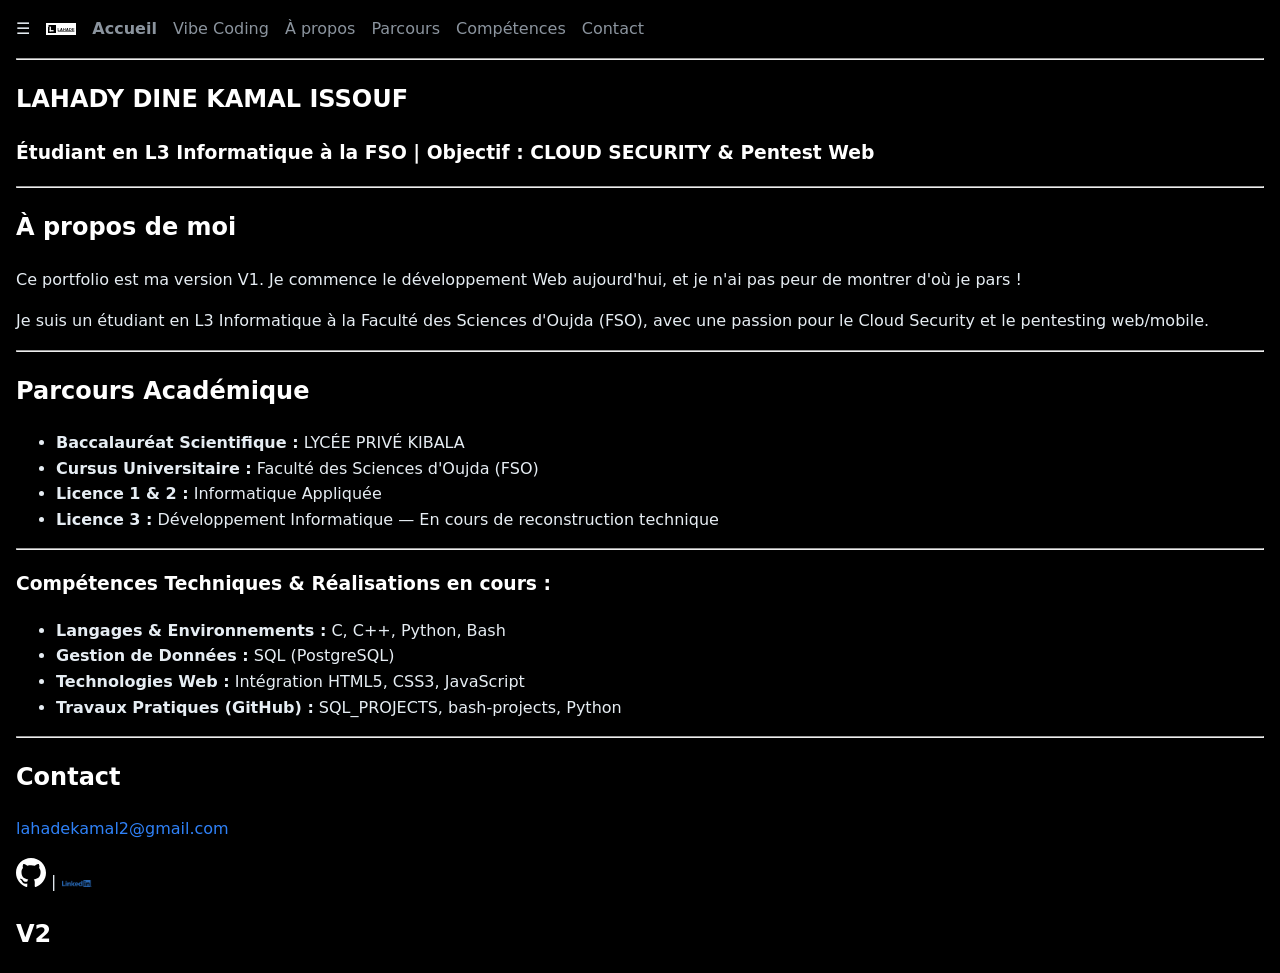
==== index.html @ 28b6fbcd "Initial commit - Portfolio v2" ====
<!DOCTYPE html>
<html lang="fr">
<head>
    <meta charset="UTF-8">
    <title>LAHADY DINE KAMAL ISSOUF 
        - Portfolio V2</title>
    <link rel ="stylesheet" href = "styles.css">
    <meta name ="viewport" content = "width=device-width, initial-sacale=1.0">
</head>
<body>

    <header>
        <p>&#9776;
            <img src="lahade.svg" alt="Mon logo" width="30">
            <a href="index.html"><strong>Accueil</strong></a>  
            <a href="vibe.html">Vibe Coding</a>  
            <a href="#apropos">À propos</a>  
            <a href="#parcours">Parcours</a> 
            <a href="#competences">Compétences</a> 
            <a href="#contact">Contact</a>
        </p>
    </header>

    <hr>

    <section>
        <h1>LAHADY DINE KAMAL ISSOUF</h1>
        <h3>Étudiant en L3 Informatique à la FSO | Objectif : CLOUD SECURITY & Pentest Web</h3>

    </section>

    <hr>

    <section id="apropos">
        <h2>À propos de moi</h2>
        <p>
            Ce portfolio est ma version V1. Je commence le développement Web aujourd'hui, et je n'ai pas peur de montrer d'où je pars !
        </p>

        <p>
            Je suis un étudiant en L3 Informatique à la Faculté des Sciences d'Oujda 
            (FSO), avec une passion pour le Cloud Security et le pentesting web/mobile.
        
        </p>
    </section>

    <hr>

    <section id="parcours">
        <h2>Parcours Académique</h2>
        <ul>
            <li><strong>Baccalauréat Scientifique :</strong> LYCÉE PRIVÉ KIBALA</li>
            <li><strong>Cursus Universitaire :</strong> Faculté des Sciences d'Oujda (FSO)</li>
            <li><strong>Licence 1 & 2 :</strong> Informatique Appliquée</li>
            <li><strong>Licence 3 :</strong> Développement Informatique — En cours de reconstruction technique</li>
        </ul>
    </section>

    <hr>

    <section id="competences">
        <h3>Compétences Techniques & Réalisations en cours :</h3>
        <ul>
            <li><strong>Langages & Environnements :</strong> C, C++, Python, Bash</li>
            <li><strong>Gestion de Données :</strong> SQL (PostgreSQL)</li>
            <li><strong>Technologies Web :</strong> Intégration HTML5, CSS3, JavaScript</li>
            <li><strong>Travaux Pratiques (GitHub) :</strong> SQL_PROJECTS, bash-projects, Python</li>
        </ul>
    </section>

    <hr>

    <section id="contact">
        <h2>Contact</h2>
        <p><a href="mailto:lahadekamal2@gmail.com">lahadekamal2@gmail.com</a></p>
    </section>

    <footer>
        <p>
            <a href="https://github.com/lahadekamal2-sys" target="_blank">
                <img src="github.svg" alt="Profil GitHub" width="30">
            </a> | 
            <a href="https://www.linkedin.com/in/lahady-dine-kamal-issouf-626696315" target="_blank">
                <img src="link.png" alt="LinkedIn" width="30">
            </a>
        </p>
        <h2>V2</h2>
    </footer>

</body>
</html>
---- styles.css ----
body {
    background-color: #000000;
    color: #e6edf3;
    font-family: system-ui, sans-serif;
    line-height: 1.6;
    margin: 0;
    padding: 0 16px;
    box-sizing: border-box;
}

h1, h2, h3 {
    color: #ffffff;
}

a {
    color: #2f81f7;
    text-decoration: none;
}

a:hover {
    text-decoration: underline;
}

header p {
    display: flex;
    align-items: center;
    gap: 16px;
    flex-wrap: wrap; 
}

header p a {
    color: #8b949e;
    text-decoration: none;
}

header p a:hover {
    color: #ffffff;
}
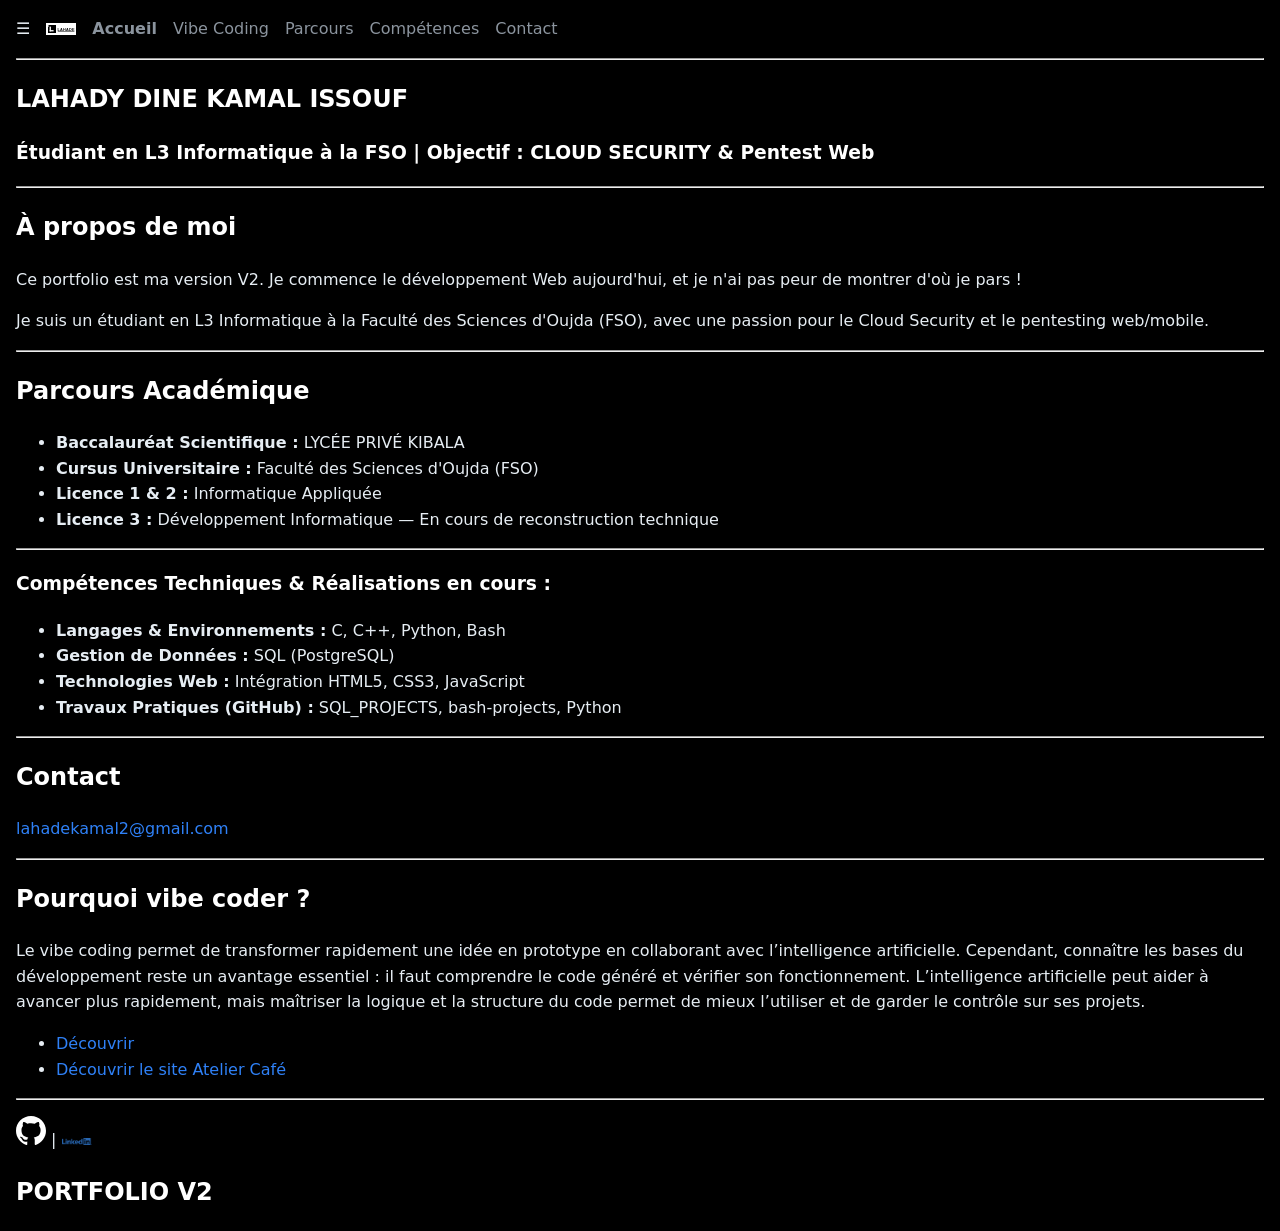
==== commit 9a2c60dc: "Initial commit - Portfolio V2" ====
--- a/index.html
+++ b/index.html
@@ -2,19 +2,18 @@
 <html lang="fr">
 <head>
     <meta charset="UTF-8">
-    <title>LAHADY DINE KAMAL ISSOUF 
-        - Portfolio V2</title>
-    <link rel ="stylesheet" href = "styles.css">
-    <meta name ="viewport" content = "width=device-width, initial-sacale=1.0">
+    <title>LAHADY DINE KAMAL ISSOUF - Portfolio V2</title>
+    <link rel="stylesheet" href="styles.css">
+    <meta name="viewport" content="width=device-width, initial-scale=1.0">
 </head>
 <body>
 
     <header>
-        <p>&#9776;
+        <p>
+            &#9776;
             <img src="lahade.svg" alt="Mon logo" width="30">
             <a href="index.html"><strong>Accueil</strong></a>  
-            <a href="vibe.html">Vibe Coding</a>  
-            <a href="#apropos">À propos</a>  
+            <a href="#pourquoi">Vibe Coding</a>   
             <a href="#parcours">Parcours</a> 
             <a href="#competences">Compétences</a> 
             <a href="#contact">Contact</a>
@@ -26,7 +25,6 @@
     <section>
         <h1>LAHADY DINE KAMAL ISSOUF</h1>
         <h3>Étudiant en L3 Informatique à la FSO | Objectif : CLOUD SECURITY & Pentest Web</h3>
-
     </section>
 
     <hr>
@@ -34,13 +32,12 @@
     <section id="apropos">
         <h2>À propos de moi</h2>
         <p>
-            Ce portfolio est ma version V1. Je commence le développement Web aujourd'hui, et je n'ai pas peur de montrer d'où je pars !
+            Ce portfolio est ma version V2. Je commence le développement Web aujourd'hui, et je n'ai pas peur de montrer d'où je pars !
         </p>
 
         <p>
             Je suis un étudiant en L3 Informatique à la Faculté des Sciences d'Oujda 
             (FSO), avec une passion pour le Cloud Security et le pentesting web/mobile.
-        
         </p>
     </section>
 
@@ -74,6 +71,31 @@
         <h2>Contact</h2>
         <p><a href="mailto:lahadekamal2@gmail.com">lahadekamal2@gmail.com</a></p>
     </section>
+    
+    <hr> 
+
+    <section id="pourquoi">
+         <h2>Pourquoi vibe coder ?</h2>
+         <p>
+            Le vibe coding  permet de transformer rapidement une idée en prototype en collaborant avec l’intelligence artificielle.
+            Cependant, connaître les bases du développement reste un avantage essentiel : il faut comprendre le code généré
+            et vérifier son fonctionnement. L’intelligence artificielle peut aider à avancer plus rapidement, mais maîtriser
+            la logique et la structure du code permet de mieux l’utiliser et de garder le contrôle sur ses projets.
+         </p>
+    
+          <ul>
+            <li>
+                <a href="vibe.html">Découvrir </a>
+            </li>
+            <li>
+                <a href="atelier_cafe_html_css/index.html">Découvrir le site Atelier Café</a>
+            </li>
+        </ul>
+
+    </section>
+
+    <hr>
+
 
     <footer>
         <p>
@@ -84,7 +106,7 @@
                 <img src="link.png" alt="LinkedIn" width="30">
             </a>
         </p>
-        <h2>V2</h2>
+        <h2>PORTFOLIO V2</h2>
     </footer>
 
 </body>
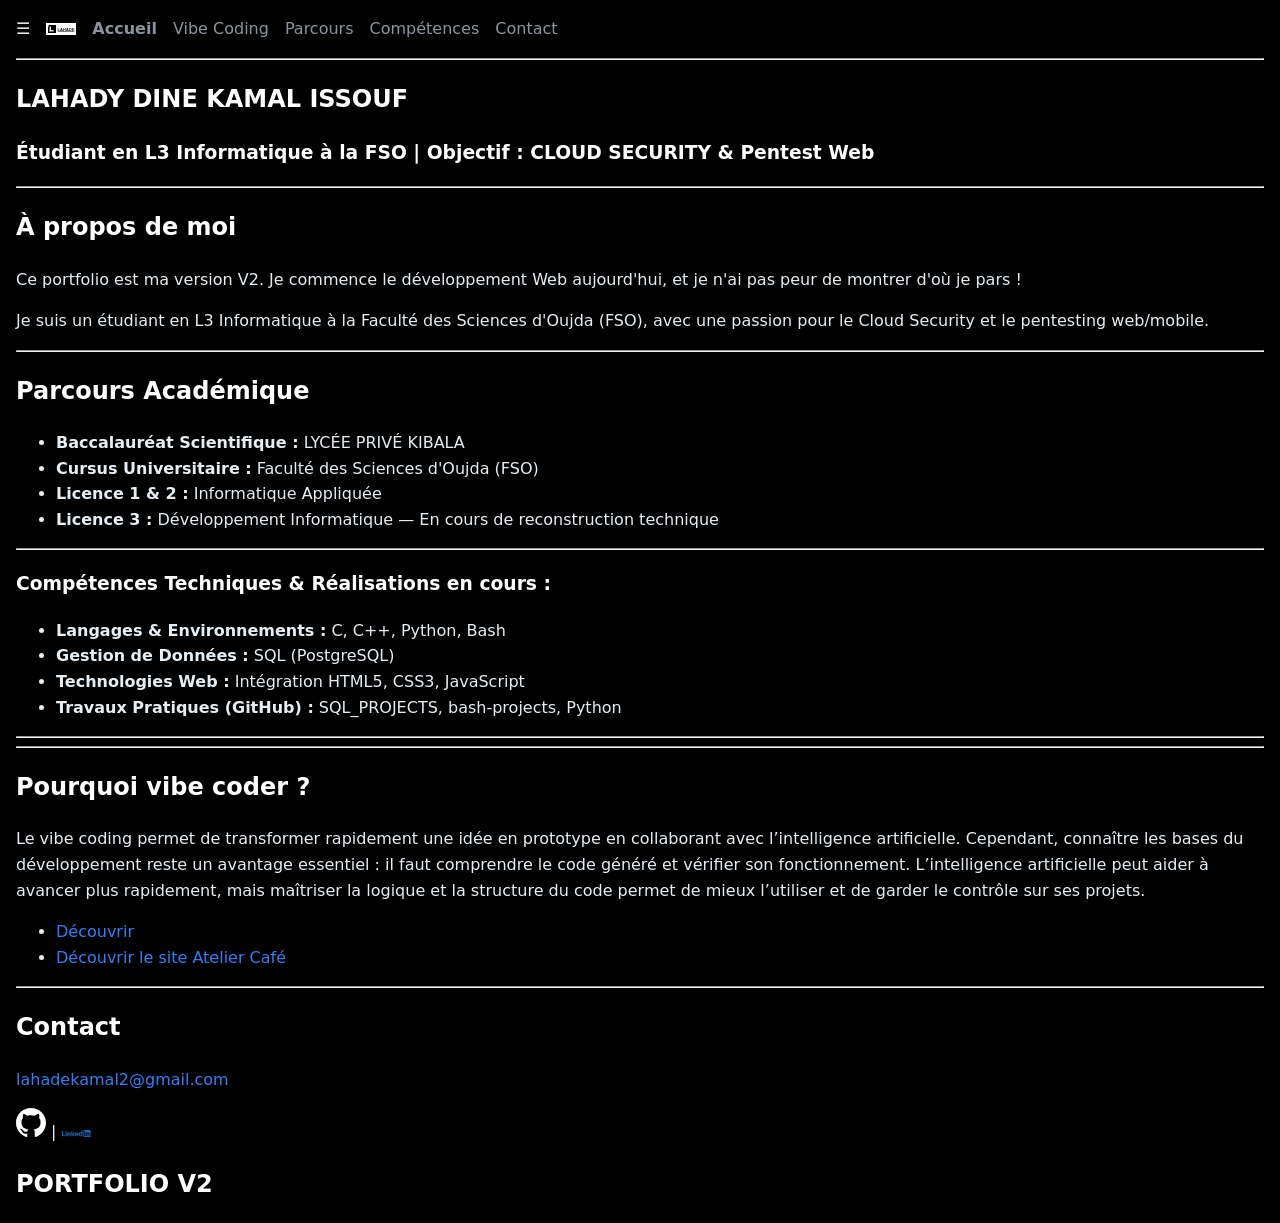
==== commit 2cebb1c4: "Corrige le texte de présentation" ====
--- a/index.html
+++ b/index.html
@@ -67,10 +67,6 @@
 
     <hr>
 
-    <section id="contact">
-        <h2>Contact</h2>
-        <p><a href="mailto:lahadekamal2@gmail.com">lahadekamal2@gmail.com</a></p>
-    </section>
     
     <hr> 
 
@@ -96,6 +92,11 @@
 
     <hr>
 
+    
+    <section id="contact">
+        <h2>Contact</h2>
+        <p><a href="mailto:lahadekamal2@gmail.com">lahadekamal2@gmail.com</a></p>
+    </section>
 
     <footer>
         <p>
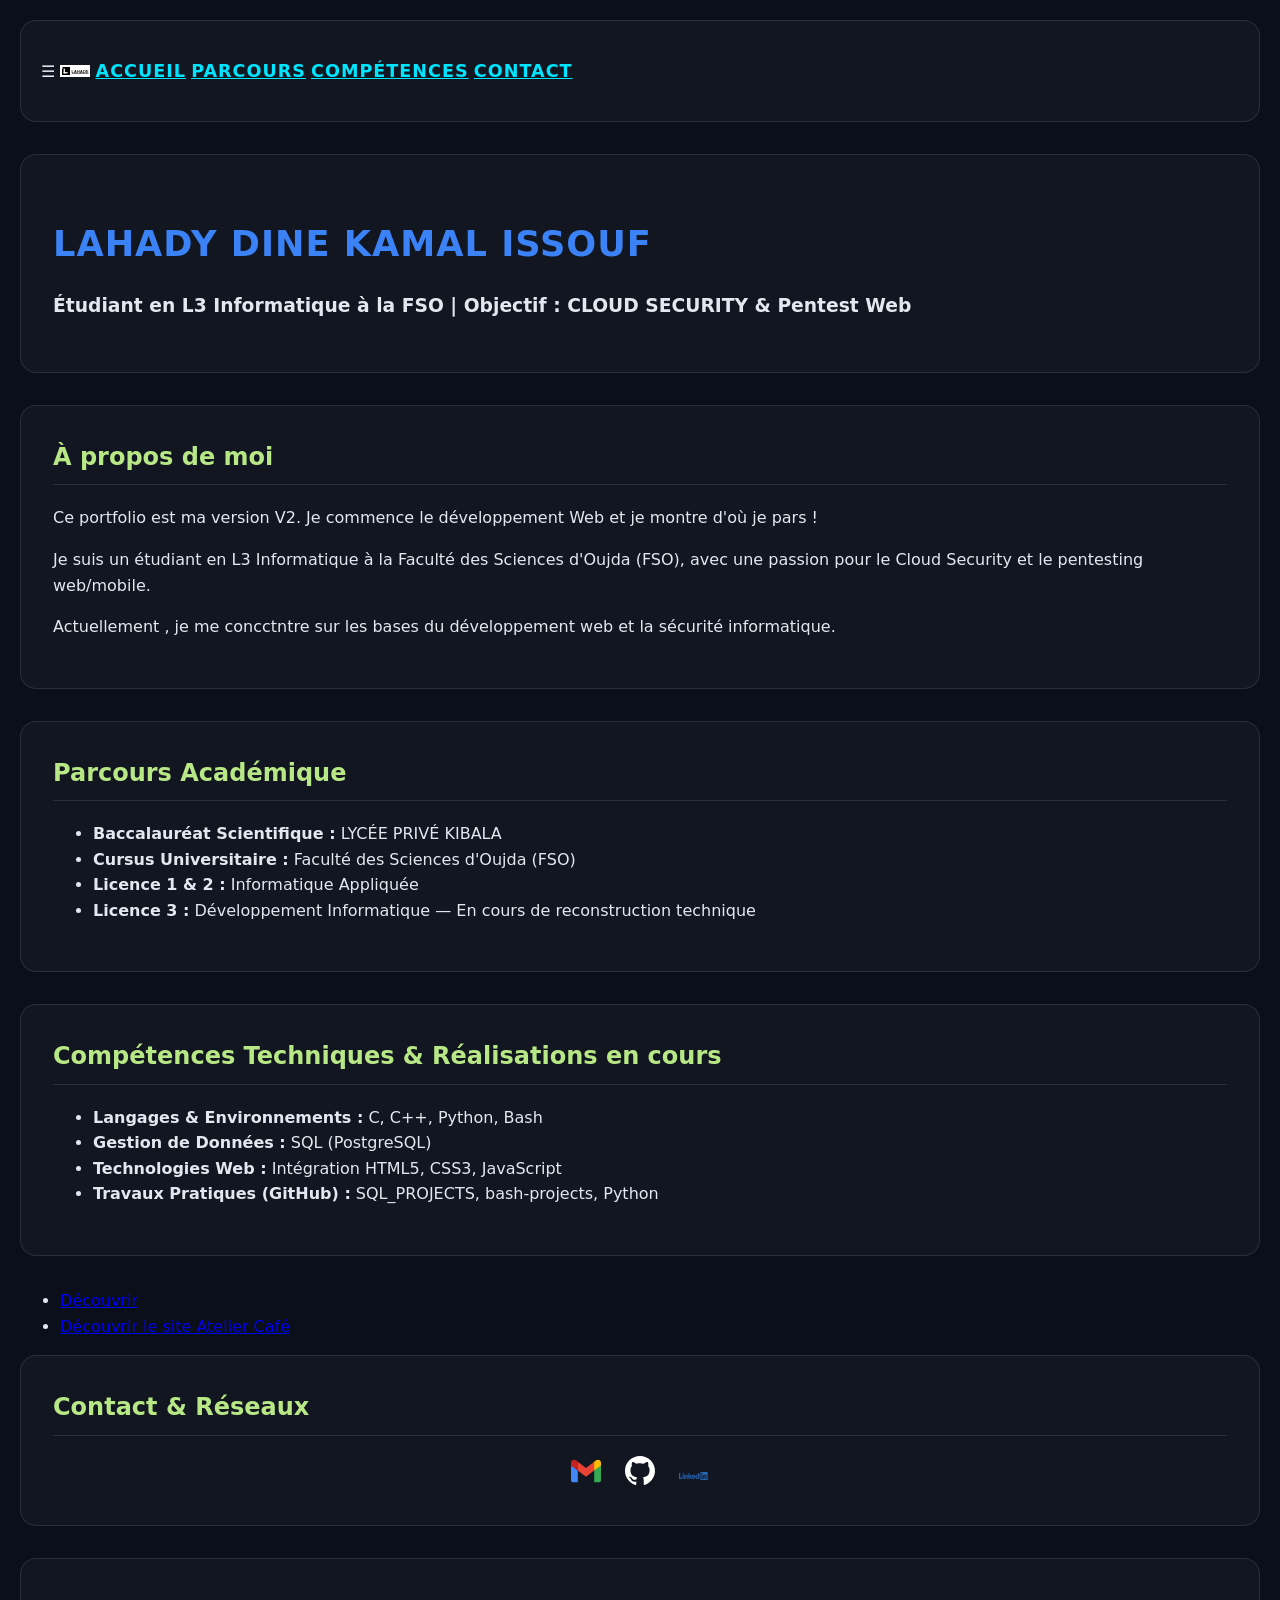
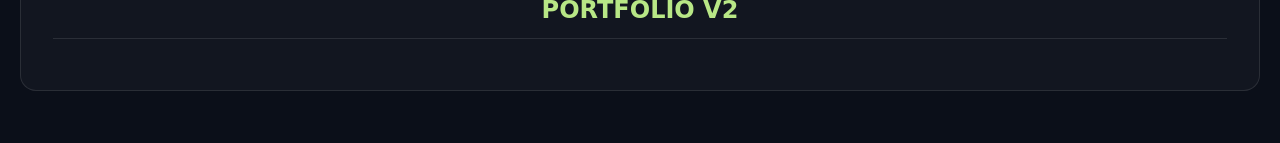
==== commit 5fff5191: "portoflio with css v1" ====
--- a/index.html
+++ b/index.html
@@ -8,42 +8,37 @@
 </head>
 <body>
 
-    <header>
+    <header class="card nav-header">
         <p>
             &#9776;
             <img src="lahade.svg" alt="Mon logo" width="30">
-            <a href="index.html"><strong>Accueil</strong></a>  
-            <a href="#pourquoi">Vibe Coding</a>   
+            <a href="index.html"><strong>Accueil</strong></a>   
             <a href="#parcours">Parcours</a> 
             <a href="#competences">Compétences</a> 
             <a href="#contact">Contact</a>
         </p>
     </header>
 
-    <hr>
-
-    <section>
-        <h1>LAHADY DINE KAMAL ISSOUF</h1>
+    <section class="hero-card">
+        <h1 class="titre-moderne">LAHADY DINE KAMAL ISSOUF</h1>
         <h3>Étudiant en L3 Informatique à la FSO | Objectif : CLOUD SECURITY & Pentest Web</h3>
     </section>
 
-    <hr>
-
-    <section id="apropos">
+    <section id="apropos" class="card">
         <h2>À propos de moi</h2>
         <p>
-            Ce portfolio est ma version V2. Je commence le développement Web aujourd'hui, et je n'ai pas peur de montrer d'où je pars !
+            Ce portfolio est ma version V2. Je commence le développement Web  et je montre d'où je pars !
         </p>
-
         <p>
             Je suis un étudiant en L3 Informatique à la Faculté des Sciences d'Oujda 
             (FSO), avec une passion pour le Cloud Security et le pentesting web/mobile.
         </p>
+        <p>
+            Actuellement , je me concctntre sur les bases du développement web et la sécurité informatique.
+        </p>
     </section>
 
-    <hr>
-
-    <section id="parcours">
+    <section id="parcours" class="card">
         <h2>Parcours Académique</h2>
         <ul>
             <li><strong>Baccalauréat Scientifique :</strong> LYCÉE PRIVÉ KIBALA</li>
@@ -53,10 +48,8 @@
         </ul>
     </section>
 
-    <hr>
-
-    <section id="competences">
-        <h3>Compétences Techniques & Réalisations en cours :</h3>
+    <section id="competences" class="card">
+        <h2>Compétences Techniques & Réalisations en cours</h2>
         <ul>
             <li><strong>Langages & Environnements :</strong> C, C++, Python, Bash</li>
             <li><strong>Gestion de Données :</strong> SQL (PostgreSQL)</li>
@@ -65,48 +58,43 @@
         </ul>
     </section>
 
-    <hr>
-
     
-    <hr> 
-
-    <section id="pourquoi">
-         <h2>Pourquoi vibe coder ?</h2>
-         <p>
-            Le vibe coding  permet de transformer rapidement une idée en prototype en collaborant avec l’intelligence artificielle.
-            Cependant, connaître les bases du développement reste un avantage essentiel : il faut comprendre le code généré
-            et vérifier son fonctionnement. L’intelligence artificielle peut aider à avancer plus rapidement, mais maîtriser
-            la logique et la structure du code permet de mieux l’utiliser et de garder le contrôle sur ses projets.
-         </p>
     
-          <ul>
+         <ul>
             <li>
-                <a href="vibe.html">Découvrir </a>
+                <a href="vibe.html">Découvrir</a>
             </li>
             <li>
                 <a href="atelier_cafe_html_css/index.html">Découvrir le site Atelier Café</a>
             </li>
         </ul>
-
     </section>
 
-    <hr>
+   <section id="contact" class="card">
+  <h2>Contact & Réseaux</h2>
+  
+  
+  <div class="alignement-icones">
+    
+    
+    <a href="mailto:lahadekamal2@gmail.com">
+      <img src="gmail.svg" alt="Email" width="30">
+    </a>
+    
+   
+    <a href="https://github.com/lahadekamal2-sys" target="_blank">
+      <img src="github.svg" alt="Profil GitHub" width="30">
+    </a>
+    
+   
+    <a href="https://www.linkedin.com/in/lahady-dine-kamal-issouf-626696315" target="_blank">
+      <img src="link.png" alt="LinkedIn" width="30">
+    </a>
 
-    
-    <section id="contact">
-        <h2>Contact</h2>
-        <p><a href="mailto:lahadekamal2@gmail.com">lahadekamal2@gmail.com</a></p>
-    </section>
+  </div>
+</section>
 
-    <footer>
-        <p>
-            <a href="https://github.com/lahadekamal2-sys" target="_blank">
-                <img src="github.svg" alt="Profil GitHub" width="30">
-            </a> | 
-            <a href="https://www.linkedin.com/in/lahady-dine-kamal-issouf-626696315" target="_blank">
-                <img src="link.png" alt="LinkedIn" width="30">
-            </a>
-        </p>
+    <footer class="card">
         <h2>PORTFOLIO V2</h2>
     </footer>
 
--- a/styles.css
+++ b/styles.css
@@ -1,38 +1,88 @@
 body {
-    background-color: #000000;
-    color: #e6edf3;
-    font-family: system-ui, sans-serif;
-    line-height: 1.6;
-    margin: 0;
-    padding: 0 16px;
-    box-sizing: border-box;
+  background-color: #0b0f19; 
+  color: #e2e8f0;            
+  font-family: system-ui, -apple-system, sans-serif;
+  line-height: 1.6;
+  max-width: auto; 
+  margin: 0 auto;
+  padding: 20px;    
 }
 
-h1, h2, h3 {
-    color: #ffffff;
+.card, .hero-card {
+  background: rgba(255, 255, 255, 0.03); 
+  border: 1px solid rgba(255, 255, 255, 0.1);
+  border-radius: 16px;                      
+  padding: 32px;                         
+  margin-bottom: 32px;                   
+  transition: transform 0.2s ease, border-color 0.2s ease; 
 }
 
-a {
-    color: #2f81f7;
-    text-decoration: none;
+.card:hover {
+  transform: translateY(-5px);
+  border-color: #07bb55;
 }
 
-a:hover {
-    text-decoration: underline;
+
+.titre-moderne {
+  font-size: 2.2rem;
+  font-weight: 800;
+  color: #3b82f6; 
+  letter-spacing: 1px; 
+  margin-bottom: 10px;
 }
 
-header p {
-    display: flex;
-    align-items: center;
-    gap: 16px;
-    flex-wrap: wrap; 
+h2{
+  color: #b8e786;
+  border-bottom: 1px solid rgba(255, 255, 255, 0.1);
+  padding-bottom: 8px;
+  margin-top: 0;
 }
 
-header p a {
-    color: #8b949e;
-    text-decoration: none;
+
+
+.alignement-icones {
+  display: flex;            
+  gap: 24px;                
+  justify-content: center;  
+  align-items: center;      
+  margin-top: 16px;        
 }
 
-header p a:hover {
-    color: #ffffff;
+
+.alignement-icones img {
+  transition: transform 0.2s ease;
+}
+
+.alignement-icones img:hover {
+    transform: scale(1.1); 
+}
+
+
+.nav-header {
+
+  justify-content: space-around; 
+  align-items: center;          
+  padding: 20px;
+}
+
+.nav-header a {
+  color: #00e5ff;           
+  font-weight: 900;        
+  text-transform: uppercase; 
+  font-size: 1.1rem;
+  letter-spacing: 1px;      
+  transition: color 0.2s ease, transform 0.2s ease; 
+}
+
+
+.nav-header a:hover {
+  color: #c7d50a;            
+  transform: scale(1.1);     
+}
+
+
+
+footer {     
+  text-align: center;
+  
 }
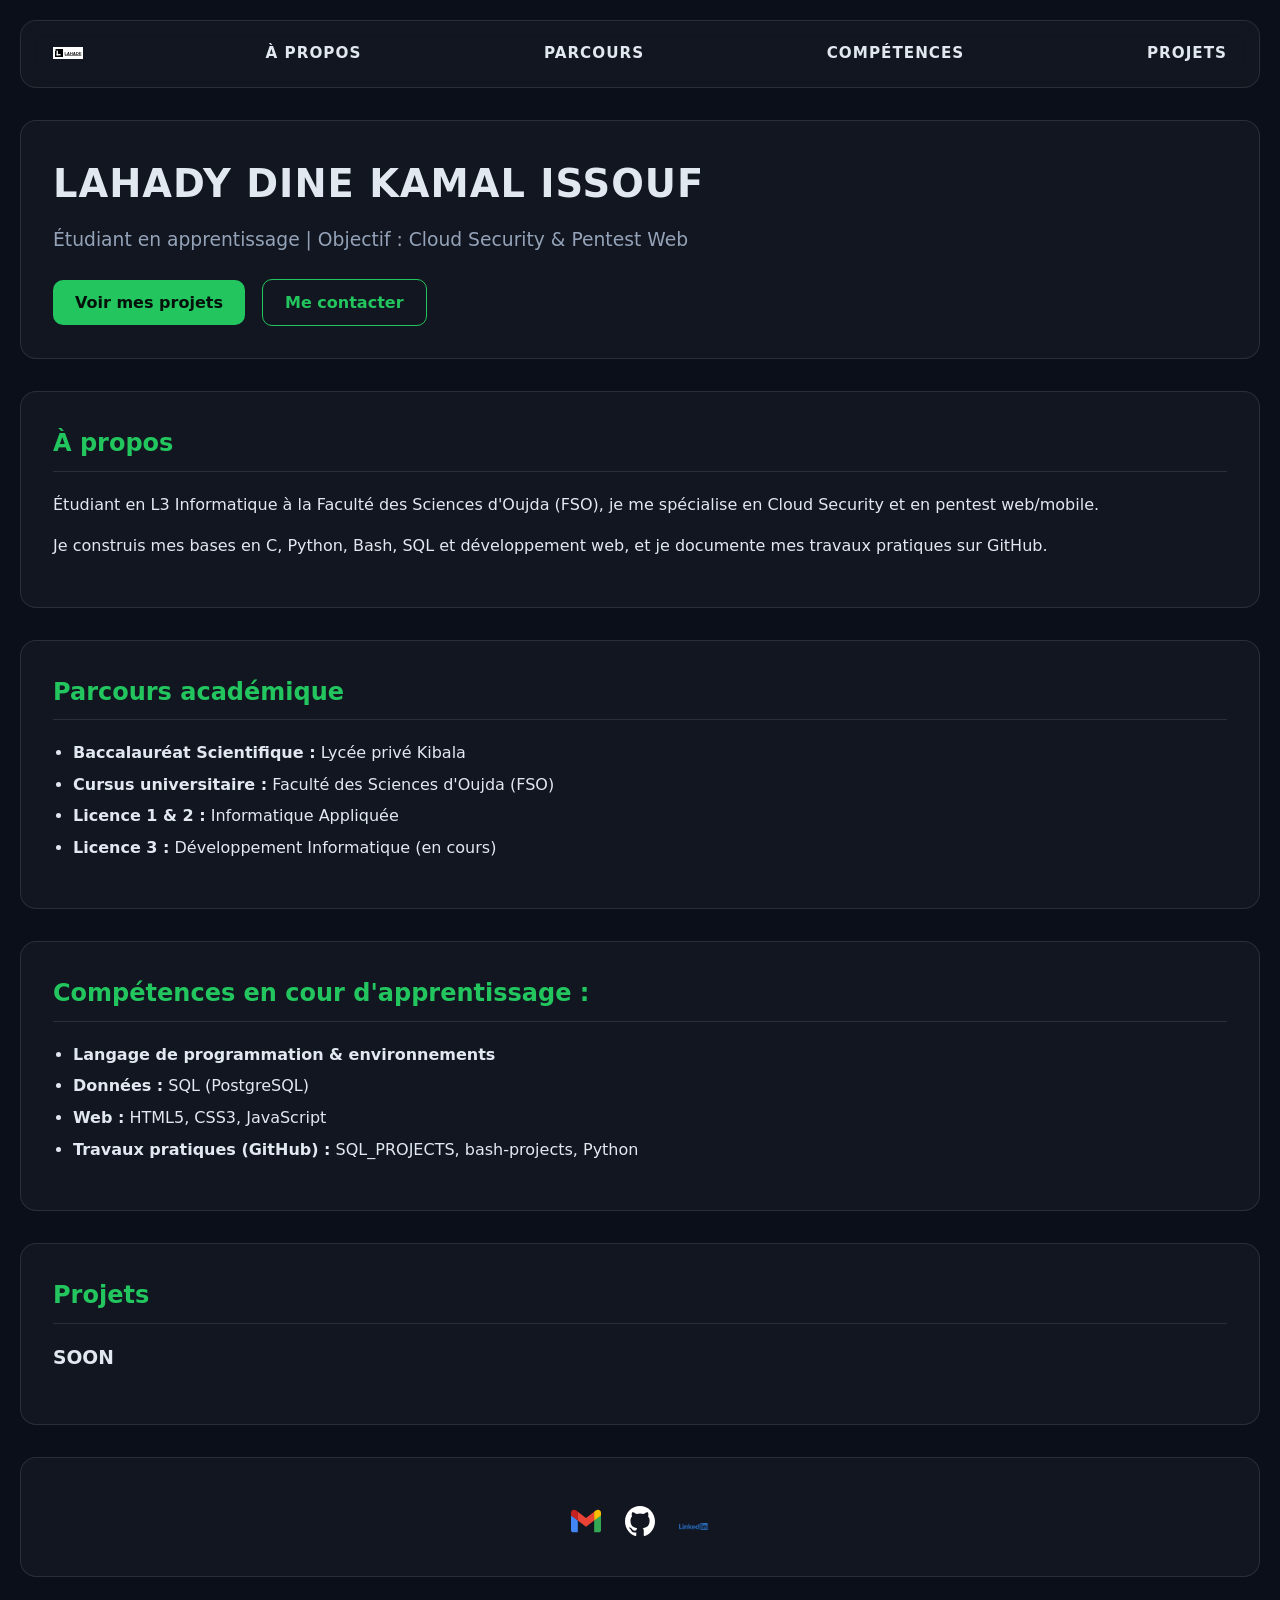
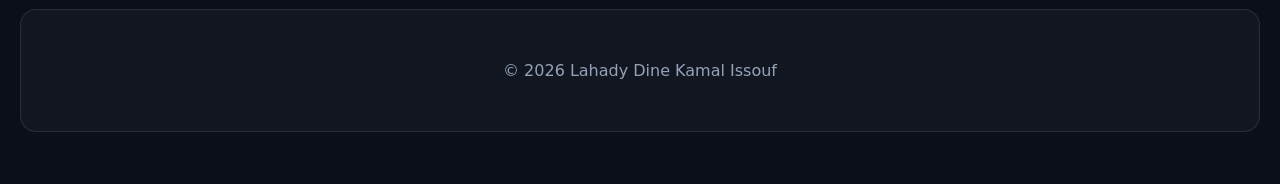
==== commit 7d47bf49: "Portfolio V2: refonte CSS, variables, navbar sticky, responsive" ====
--- a/index.html
+++ b/index.html
@@ -2,101 +2,87 @@
 <html lang="fr">
 <head>
     <meta charset="UTF-8">
-    <title>LAHADY DINE KAMAL ISSOUF - Portfolio V2</title>
+    <meta name="viewport" content="width=device-width, initial-scale=1.0">
+    <meta name="description" content="Portfolio de Lahady Dine Kamal Issouf, étudiant L3 Informatique à la FSO, orienté Cloud Security et pentest web.">
+    <title>Lahady Dine Kamal Issouf | Portfolio</title>
     <link rel="stylesheet" href="styles.css">
-    <meta name="viewport" content="width=device-width, initial-scale=1.0">
 </head>
 <body>
 
     <header class="card nav-header">
-        <p>
-            &#9776;
-            <img src="lahade.svg" alt="Mon logo" width="30">
-            <a href="index.html"><strong>Accueil</strong></a>   
-            <a href="#parcours">Parcours</a> 
-            <a href="#competences">Compétences</a> 
-            <a href="#contact">Contact</a>
-        </p>
+        <a href="index.html" aria-label="Accueil"><img src="lahade.svg" alt="Logo" width="30"></a>
+        
+            <a href="#apropos">À propos</a>
+            <a href="#parcours">Parcours</a>
+            <a href="#competences">Compétences</a>
+            <a href="#projets">Projets</a>
+        
     </header>
 
     <section class="hero-card">
         <h1 class="titre-moderne">LAHADY DINE KAMAL ISSOUF</h1>
-        <h3>Étudiant en L3 Informatique à la FSO | Objectif : CLOUD SECURITY & Pentest Web</h3>
+        <h3>Étudiant en apprentissage | Objectif : Cloud Security &amp; Pentest Web</h3>
+        <a class="btn btn-primary" href="#projets">Voir mes projets</a>
+        <a class="btn btn-secondary" href="#contact">Me contacter</a>
     </section>
 
     <section id="apropos" class="card">
-        <h2>À propos de moi</h2>
+        <h2>À propos</h2>
         <p>
-            Ce portfolio est ma version V2. Je commence le développement Web  et je montre d'où je pars !
+            Étudiant en L3 Informatique à la Faculté des Sciences d'Oujda (FSO), je me spécialise
+            en Cloud Security et en pentest web/mobile.
         </p>
         <p>
-            Je suis un étudiant en L3 Informatique à la Faculté des Sciences d'Oujda 
-            (FSO), avec une passion pour le Cloud Security et le pentesting web/mobile.
-        </p>
-        <p>
-            Actuellement , je me concctntre sur les bases du développement web et la sécurité informatique.
+            Je construis mes bases en C, Python, Bash, SQL et développement web, et je documente
+            mes travaux pratiques sur GitHub.
         </p>
     </section>
 
     <section id="parcours" class="card">
-        <h2>Parcours Académique</h2>
+        <h2>Parcours académique</h2>
         <ul>
-            <li><strong>Baccalauréat Scientifique :</strong> LYCÉE PRIVÉ KIBALA</li>
-            <li><strong>Cursus Universitaire :</strong> Faculté des Sciences d'Oujda (FSO)</li>
-            <li><strong>Licence 1 & 2 :</strong> Informatique Appliquée</li>
-            <li><strong>Licence 3 :</strong> Développement Informatique — En cours de reconstruction technique</li>
+            <li><strong>Baccalauréat Scientifique :</strong> Lycée privé Kibala</li>
+            <li><strong>Cursus universitaire :</strong> Faculté des Sciences d'Oujda (FSO)</li>
+            <li><strong>Licence 1 &amp; 2 :</strong> Informatique Appliquée</li>
+            <li><strong>Licence 3 :</strong> Développement Informatique (en cours)</li>
         </ul>
     </section>
 
     <section id="competences" class="card">
-        <h2>Compétences Techniques & Réalisations en cours</h2>
+        <h2>Compétences en cour d'apprentissage : </h2>
         <ul>
-            <li><strong>Langages & Environnements :</strong> C, C++, Python, Bash</li>
-            <li><strong>Gestion de Données :</strong> SQL (PostgreSQL)</li>
-            <li><strong>Technologies Web :</strong> Intégration HTML5, CSS3, JavaScript</li>
-            <li><strong>Travaux Pratiques (GitHub) :</strong> SQL_PROJECTS, bash-projects, Python</li>
+            <li><strong>Langage de programmation &amp; environnements </strong>  </li>
+            <li><strong>Données :</strong> SQL (PostgreSQL)</li>
+            <li><strong>Web :</strong> HTML5, CSS3, JavaScript</li>
+            <li><strong>Travaux pratiques (GitHub) :</strong> SQL_PROJECTS, bash-projects, Python</li>
         </ul>
     </section>
 
-    
-    
-         <ul>
-            <li>
-                <a href="vibe.html">Découvrir</a>
-            </li>
-            <li>
-                <a href="atelier_cafe_html_css/index.html">Découvrir le site Atelier Café</a>
-            </li>
-        </ul>
+    <section id="projets" class="card">
+        <h2>Projets</h2>
+        <h3>
+             SOON
+        </h3>
     </section>
 
-   <section id="contact" class="card">
-  <h2>Contact & Réseaux</h2>
-  
-  
-  <div class="alignement-icones">
-    
-    
-    <a href="mailto:lahadekamal2@gmail.com">
-      <img src="gmail.svg" alt="Email" width="30">
-    </a>
-    
-   
-    <a href="https://github.com/lahadekamal2-sys" target="_blank">
-      <img src="github.svg" alt="Profil GitHub" width="30">
-    </a>
-    
-   
-    <a href="https://www.linkedin.com/in/lahady-dine-kamal-issouf-626696315" target="_blank">
-      <img src="link.png" alt="LinkedIn" width="30">
-    </a>
-
-  </div>
-</section>
+    <section id="contact" class="card">
+        
+        <div class="alignement-icones">
+            <a href="mailto:lahadekamal2@gmail.com" aria-label="Email">
+                <img src="gmail.svg" alt="Email" width="30">
+            </a>
+            <a href="https://github.com/lahadekamal2-sys" target="_blank" rel="noopener noreferrer" aria-label="GitHub">
+                <img src="github.svg" alt="GitHub" width="30">
+            </a>
+            <a href="https://www.linkedin.com/in/lahady-dine-kamal-issouf-626696315" target="_blank" rel="noopener noreferrer" aria-label="LinkedIn">
+                <img src="link.png" alt="LinkedIn" width="30">
+            </a>
+        </div>
+    </section>
 
     <footer class="card">
-        <h2>PORTFOLIO V2</h2>
+        <p>&copy; 2026 Lahady Dine Kamal Issouf</p>
     </footer>
 
 </body>
-</html>+</html>
--- a/styles.css
+++ b/styles.css
@@ -1,88 +1,141 @@
+:root {
+  --bg: #0b0f19;
+  --card: rgba(255, 255, 255, 0.03);
+  --border: rgba(255, 255, 255, 0.1);
+  --text: #e2e8f0;
+  --muted: #94a3b8;
+  --accent: #22c55e;
+}
+
+* { box-sizing: border-box; }
+
+html { scroll-behavior: smooth; }
+
 body {
-  background-color: #0b0f19; 
-  color: #e2e8f0;            
+  background-color: var(--bg);
+  color: var(--text);
   font-family: system-ui, -apple-system, sans-serif;
   line-height: 1.6;
-  max-width: auto; 
+  max-width: auto;
   margin: 0 auto;
-  padding: 20px;    
+  padding: 20px;
 }
 
+a { color: var(--accent); }
+
 .card, .hero-card {
-  background: rgba(255, 255, 255, 0.03); 
-  border: 1px solid rgba(255, 255, 255, 0.1);
-  border-radius: 16px;                      
-  padding: 32px;                         
-  margin-bottom: 32px;                   
-  transition: transform 0.2s ease, border-color 0.2s ease; 
+  background: var(--card);
+  border: 1px solid var(--border);
+  border-radius: 16px;
+  padding: 32px;
+  margin-bottom: 32px;
+  transition: transform 0.2s ease, border-color 0.2s ease;
 }
 
 .card:hover {
-  transform: translateY(-5px);
-  border-color: #07bb55;
+  transform: translateY(-4px);
+  border-color: var(--accent);
+}
+
+.nav-header {
+  display: flex;
+  align-items: center;
+  justify-content: space-between;
+  padding: 16px 32px;
+  position: sticky;
+  top: 12px;
+  z-index: 10;
+  backdrop-filter: blur(10px);
+}
+
+.nav-header:hover { transform: none; }
+
+.nav-header img { display: block; }
+
+.nav-header nav {
+  display: flex;
+  gap: 28px;
+}
+
+.nav-header a {
+  color: var(--text);
+  text-decoration: none;
+  font-weight: 700;
+  text-transform: uppercase;
+  font-size: 0.95rem;
+  letter-spacing: 1px;
+  padding: 4px 0;
+  border-bottom: 2px solid transparent;
+  transition: color 0.2s ease, border-color 0.2s ease;
+}
+
+.nav-header a:hover {
+  color: var(--accent);
+  border-color: var(--accent);
 }
 
 
 .titre-moderne {
-  font-size: 2.2rem;
+  font-size: 2.4rem;
   font-weight: 800;
-  color: #3b82f6; 
-  letter-spacing: 1px; 
-  margin-bottom: 10px;
+  color: var(--text);
+  letter-spacing: 1px;
+  margin: 0 0 10px;
 }
 
-h2{
-  color: #b8e786;
-  border-bottom: 1px solid rgba(255, 255, 255, 0.1);
+.hero-card h3 {
+  color: var(--muted);
+  font-weight: 500;
+  margin: 0 0 24px;
+}
+
+.btn {
+  display: inline-block;
+  padding: 10px 22px;
+  border-radius: 10px;
+  font-weight: 700;
+  text-decoration: none;
+  margin-right: 12px;
+  transition: transform 0.2s ease, background 0.2s ease;
+}
+
+.btn:hover { transform: translateY(-2px); }
+
+.btn-primary { background: var(--accent); color: #04110a; }
+.btn-secondary { border: 1px solid var(--accent); color: var(--accent); }
+
+h2 {
+  color: var(--accent);
+  border-bottom: 1px solid var(--border);
   padding-bottom: 8px;
   margin-top: 0;
 }
 
-
+ul { padding-left: 20px; }
+li { margin-bottom: 6px; }
 
 .alignement-icones {
-  display: flex;            
-  gap: 24px;                
-  justify-content: center;  
-  align-items: center;      
-  margin-top: 16px;        
+  display: flex;
+  gap: 24px;
+  justify-content: center;
+  align-items: center;
+  margin-top: 16px;
 }
 
+.alignement-icones img { transition: transform 0.2s ease; }
+.alignement-icones a:hover img { transform: scale(1.15); }
 
-.alignement-icones img {
-  transition: transform 0.2s ease;
+footer {
+  text-align: center;
+  color: var(--muted);
+ 
 }
 
-.alignement-icones img:hover {
-    transform: scale(1.1); 
+footer.card:hover { transform: none; border-color: var(--border); }
+
+@media (max-width: 640px) {
+  .nav-header { flex-direction: column; gap: 12px; position: static; }
+  .nav-header nav { gap: 16px; flex-wrap: wrap; justify-content: center; }
+  .titre-moderne { font-size: 1.6rem; }
+  .card, .hero-card { padding: 22px; }
 }
-
-
-.nav-header {
-
-  justify-content: space-around; 
-  align-items: center;          
-  padding: 20px;
-}
-
-.nav-header a {
-  color: #00e5ff;           
-  font-weight: 900;        
-  text-transform: uppercase; 
-  font-size: 1.1rem;
-  letter-spacing: 1px;      
-  transition: color 0.2s ease, transform 0.2s ease; 
-}
-
-
-.nav-header a:hover {
-  color: #c7d50a;            
-  transform: scale(1.1);     
-}
-
-
-
-footer {     
-  text-align: center;
-  
-}
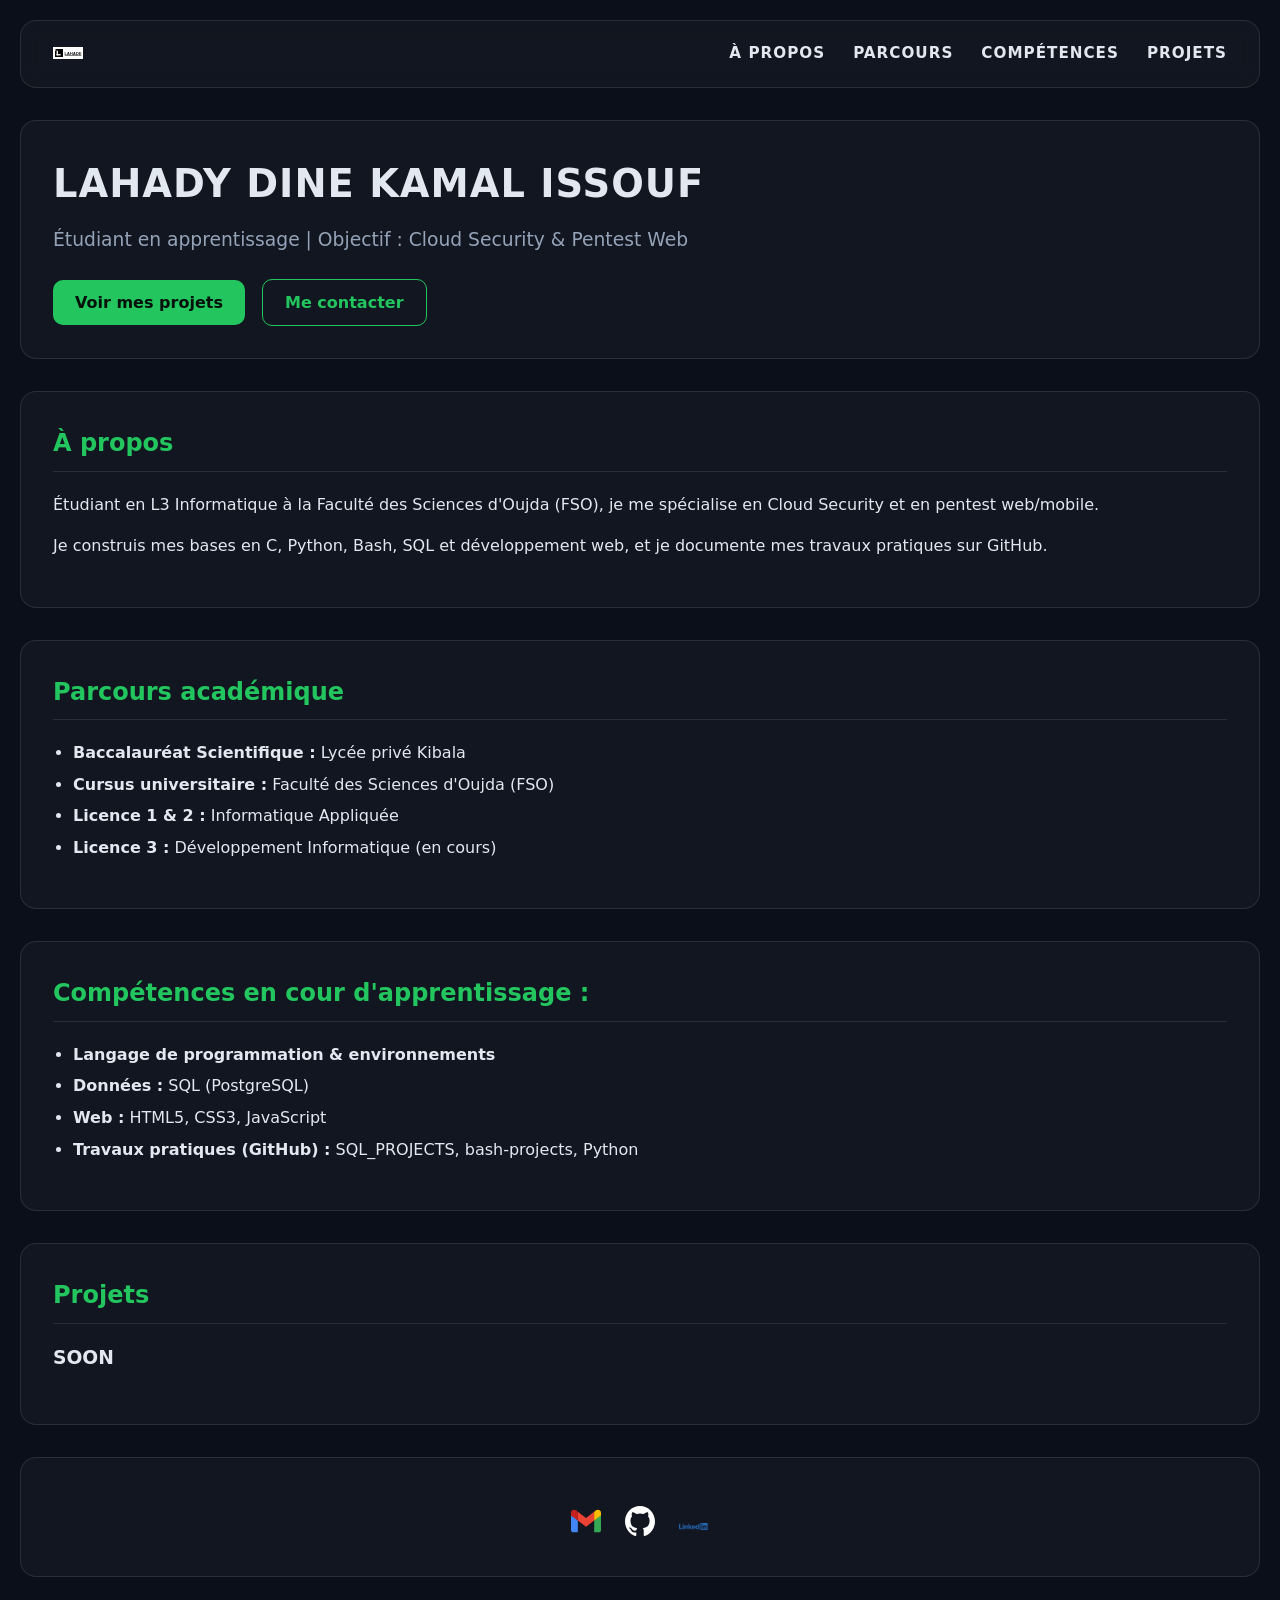
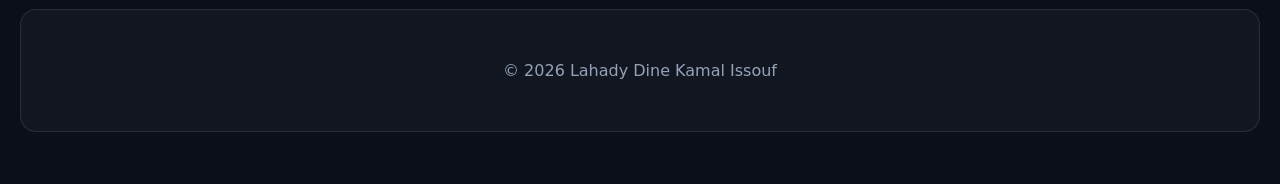
==== commit 2d3e6279: "Portfolio V2:" ====
--- a/index.html
+++ b/index.html
@@ -11,12 +11,12 @@
 
     <header class="card nav-header">
         <a href="index.html" aria-label="Accueil"><img src="lahade.svg" alt="Logo" width="30"></a>
-        
+        <nav>
             <a href="#apropos">À propos</a>
             <a href="#parcours">Parcours</a>
             <a href="#competences">Compétences</a>
             <a href="#projets">Projets</a>
-        
+        </nav>
     </header>
 
     <section class="hero-card">
